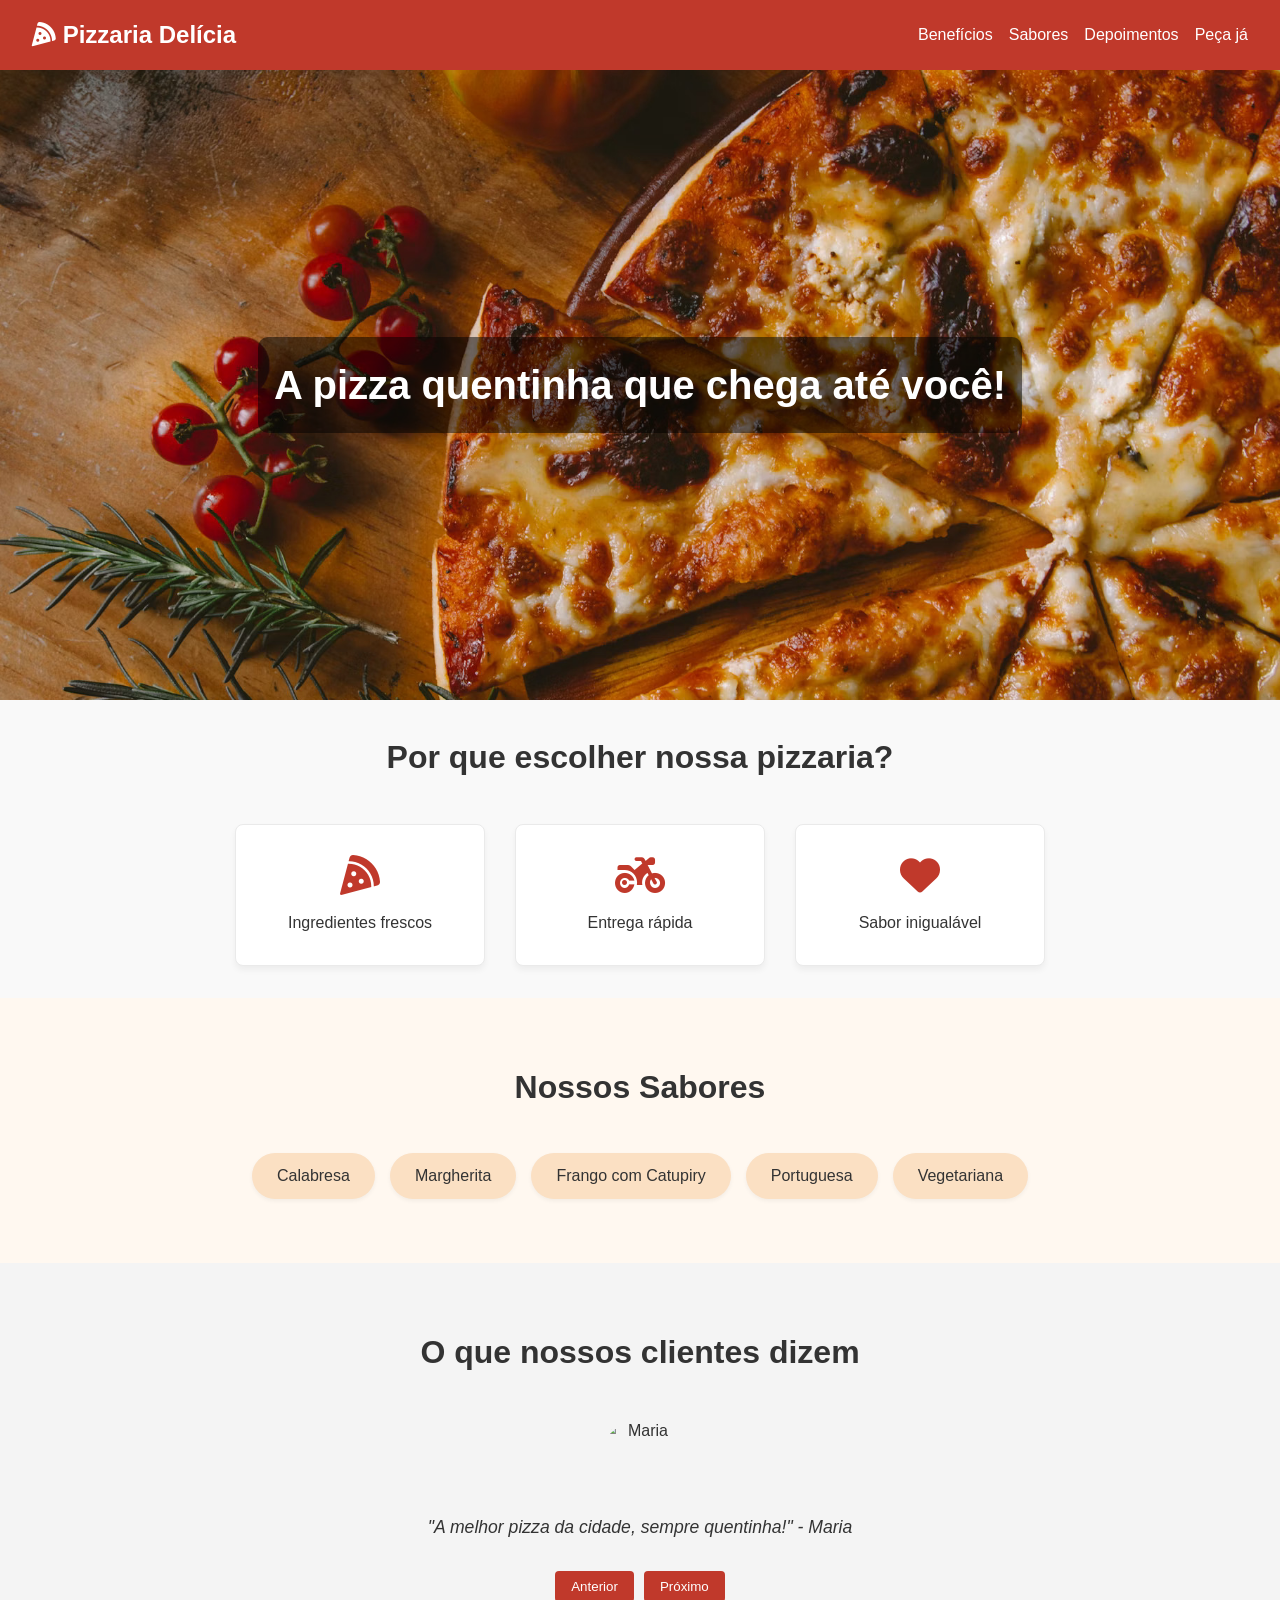
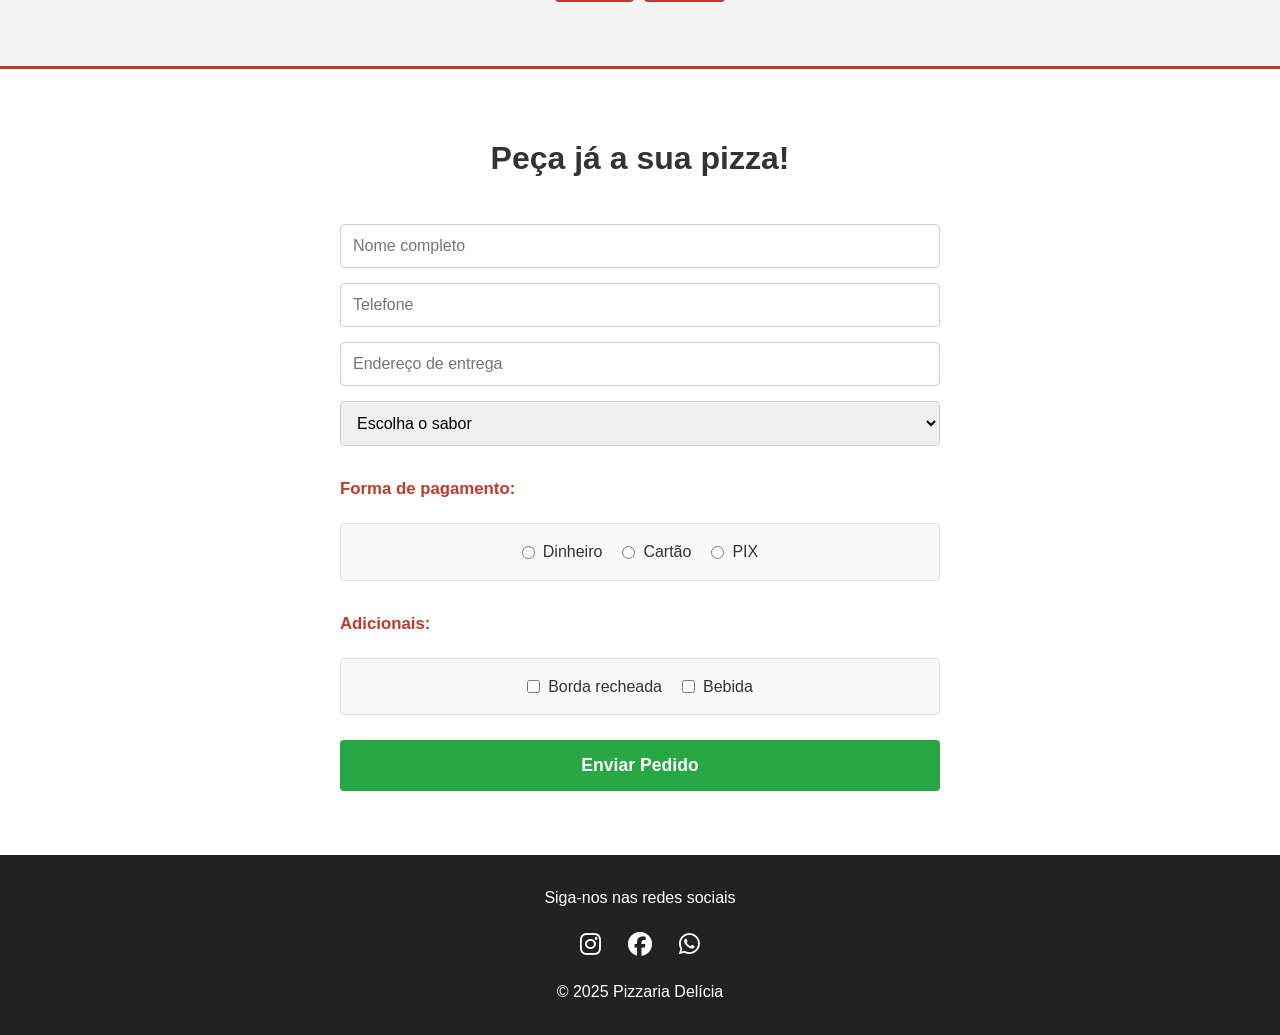
==== index.html @ 8ad32505 "Ajuste pasta" ====
<!DOCTYPE html>
<html lang="pt-BR">
<head>
    <meta charset="UTF-8" />
    <meta name="viewport" content="width=device-width, initial-scale=1.0" />
    <title>Pizzaria Delivery - Sua Pizza Quentinha</title>
    <link rel="stylesheet" href="https://cdnjs.cloudflare.com/ajax/libs/font-awesome/6.4.0/css/all.min.css">
    <link rel="stylesheet" href="css/estilos.css" />
    <script src="js/script.js" defer></script>

    <style>
        
    </style>
</head>
<body>

    <!-- CABEÇALHO -->
    <header>
        <nav>
            <h1><i class="fas fa-pizza-slice"></i> Pizzaria Delícia</h1>
            <div class="botao-menu" onclick="alternarMenu()"><i class="fas fa-bars"></i></div>
            <ul id="menu">
                <li><a href="#beneficios">Benefícios</a></li>
                <li><a href="#sabores">Sabores</a></li>
                <li><a href="#depoimentos">Depoimentos</a></li>
                <li><a href="#contato">Peça já</a></li>
            </ul>
        </nav>
    </header>

    <main>
        <!-- HERO -->
        <section class="heroi">
            <h1>A pizza quentinha que chega até você!</h1>
        </section>

        <!-- INÍCIO DOS BENEFÍCIOS -->
        <section class="beneficios" id="beneficios">
            <h2>Por que escolher nossa pizzaria?</h2>
            <div class="caixas-beneficios">
                <div class="beneficio">
                    <i class="fas fa-pizza-slice"></i>
                    <p>Ingredientes frescos</p>
                </div>
                <div class="beneficio">
                    <i class="fas fa-motorcycle"></i>
                    <p>Entrega rápida</p>
                </div>
                <div class="beneficio">
                    <i class="fas fa-heart"></i>
                    <p>Sabor inigualável</p>
                </div>
            </div>
        </section>
        <!-- FIM DOS BENEFÍCIOS -->

        <!-- INÍCIO DOS SABORES -->
        <section class="sabores" id="sabores">
            <h2>Nossos Sabores</h2>
            <ul>
                <li>Calabresa</li>
                <li>Margherita</li>
                <li>Frango com Catupiry</li>
                <li>Portuguesa</li>
                <li>Vegetariana</li>
            </ul>
        </section>
        <!-- FIM DOS SABORES -->

        <!-- INÍCIO DOS DEPOIMENTOS -->
        <section class="depoimentos" id="depoimentos">
            <h2>O que nossos clientes dizem</h2>
            <div class="container-depoimentos">
                <div class="depoimento ativo">
                    <img src="https://randomuser.me/api/portraits/women/44.jpg" alt="Maria">
                    <p>"A melhor pizza da cidade, sempre quentinha!" - Maria</p>
                </div>
                <div class="depoimento">
                    <img src="https://randomuser.me/api/portraits/men/32.jpg" alt="João">
                    <p>"Entrega super rápida, recomendo demais!" - João</p>
                </div>
                <div class="depoimento">
                    <img src="https://randomuser.me/api/portraits/women/68.jpg" alt="Ana">
                    <p>"Sabor inigualável, virei fã!" - Ana</p>
                </div>
                <div class="botoes-carrossel">
                    <button onclick="anterior()">Anterior</button>
                    <button onclick="proximo()">Próximo</button>
                </div>
            </div>
        </section>
        <!-- FIM DOS DEPOIMENTOS -->

        <!-- INÍCIO DO FORMULÁRIO -->
        <section class="formulario" id="contato">
            <h2>Peça já a sua pizza!</h2>
            <form action="obrigado.html" method="get">
                <input type="text" placeholder="Nome completo" required />
                <input type="tel" placeholder="Telefone" required />
                <input type="text" placeholder="Endereço de entrega" required />
                
                <select required>
                    <option value="">Escolha o sabor</option>
                    <option>Calabresa</option>
                    <option>Margherita</option>
                    <option>Frango com Catupiry</option>
                    <option>Portuguesa</option>
                    <option>Vegetariana</option>
                </select>

                <p>Forma de pagamento:</p>
                <div class="opcoes">
                    <label><input type="radio" name="pagamento" value="Dinheiro" required /> Dinheiro</label>
                    <label><input type="radio" name="pagamento" value="Cartão" /> Cartão</label>
                    <label><input type="radio" name="pagamento" value="PIX" /> PIX</label>
                </div>

                <p>Adicionais:</p>
                <div class="opcoes">
                    <label><input type="checkbox" name="borda" value="Sim" /> Borda recheada</label>
                    <label><input type="checkbox" name="bebida" value="Sim" /> Bebida</label>
                </div>

                <button type="submit">Enviar Pedido</button>
            </form>
        </section>
        <!-- FIM DO FORMULÁRIO -->
    </main>

    <!-- RODAPÉ -->
    <footer>
        <p>Siga-nos nas redes sociais</p>
        <div class="icones-sociais">
            <a href="#"><i class="fab fa-instagram"></i></a>
            <a href="#"><i class="fab fa-facebook"></i></a>
            <a href="#"><i class="fab fa-whatsapp"></i></a>
        </div>
        <p>&copy; 2025 Pizzaria Delícia</p>
    </footer>

</body>
</html>
---- css/estilos.css ----
:root {
    --cor-primaria: #c0392b;
    --cor-botao: #28a745;
    --cor-fundo-bege: #fff8f0;
    --cor-fundo-cinza: #f4f4f4;
    --cor-fundo-claro: #ffffff;
}

/* RESET SIMPLES */
* {
    margin: 0;
    padding: 0;
    box-sizing: border-box;
}

html {
    scroll-behavior: smooth;
}

body {
    font-family: Arial, sans-serif;
    line-height: 1.6;
    color: #333;
}

a {
    text-decoration: none;
    color: inherit;
}

/* CABEÇALHO */
header {
    background: #c0392b;
    color: #fff;
    padding: 1rem 2rem;
    position: relative;
}

nav {
    display: flex;
    justify-content: space-between;
    align-items: center;
}

nav h1 {
    font-size: 1.5rem;
}

nav ul {
    display: flex;
    gap: 1rem;
    list-style: none;
}

nav ul li a {
    color: #fff;
}

.botao-menu {
    display: none;
    font-size: 1.5rem;
    cursor: pointer;
}

/* HERO */
.heroi {
    background: url('../img/pizza.jpeg') no-repeat center center/cover;
    height: 70vh;
    display: flex;
    justify-content: center;
    align-items: center;
    color: white;
    text-align: center;
    background-attachment: fixed;
}

.heroi h1 {
    font-size: 2.5rem;
    background: rgba(0, 0, 0, 0.5);
    padding: 1rem;
    border-radius: 10px;
}

/* SEÇÃO BENEFÍCIOS */
.beneficios {
    padding: 2rem;
    background: #f9f9f9;
    text-align: center;
}

.caixas-beneficios {
    display: flex;
    justify-content: center;
    gap: 30px;
    flex-wrap: wrap;
}

.beneficio {
    background: #fff;
    border: 1px solid #eaeaea;
    border-radius: 8px;
    padding: 30px 20px;
    width: 250px;
    text-align: center;
    box-shadow: 0 4px 6px rgba(0,0,0,0.05);
    transition: transform 0.3s;
}

.beneficio:hover {
    transform: translateY(-5px);
}

.beneficio i {
    font-size: 2.5rem;
    color: var(--cor-primaria);
    margin-bottom: 15px;
}

.beneficio p {
    font-weight: 500;
}

/* TÍTULOS */
section h2 {
    text-align: center;
    margin-bottom: 2.5rem;
    font-size: 2rem;
    color: #333;
}

/* SABORES */
.sabores {
    background-color: var(--cor-fundo-bege);
    padding: 4rem 2rem;
}

.sabores ul {
    display: flex;
    justify-content: center;
    flex-wrap: wrap;
    gap: 15px;
    list-style: none;
}

.sabores li {
    background-color: #fbe0c3;
    color: #333;
    padding: 10px 25px;
    border-radius: 30px;
    font-weight: 500;
    box-shadow: 0 2px 4px rgba(0,0,0,0.05);
}

/* DEPOIMENTOS */
.depoimentos {
    background-color: var(--cor-fundo-cinza);
    text-align: center;
    border-bottom: 3px solid var(--cor-primaria);
    padding: 4rem 2rem;
}

.container-depoimentos {
    max-width: 600px;
    margin: 0 auto;
}

.depoimento {
    display: none;
    flex-direction: column;
    align-items: center;
}

.depoimento.ativo {
    display: flex;
}

.depoimento img {
    width: 80px;
    height: 80px;
    border-radius: 50%;
    object-fit: cover;
    margin-bottom: 15px;
}

.depoimento p {
    font-style: italic;
    margin-bottom: 20px;
    font-size: 1.1rem;
}

.botoes-carrossel {
    display: flex;
    justify-content: center;
    gap: 10px;
    margin-top: 10px;
}

.botoes-carrossel button {
    background-color: var(--cor-primaria);
    color: white;
    border: none;
    padding: 8px 16px;
    border-radius: 4px;
    cursor: pointer;
    font-weight: 500;
}

.botoes-carrossel button:hover {
    background-color: #b92015;
}

/* FORMULÁRIO DE PEDIDO */
.formulario {
    background-color: var(--cor-fundo-claro);
    padding: 4rem 2rem;
}

form {
    max-width: 600px;
    margin: 0 auto;
    display: flex;
    flex-direction: column;
    gap: 15px;
}

input[type="text"],
input[type="tel"],
select {
    width: 100%;
    padding: 12px;
    border: 1px solid #ccc;
    border-radius: 4px;
    font-size: 1rem;
}

form p {
    color: var(--cor-primaria);
    font-weight: bold;
    margin-top: 15px;
    margin-bottom: 5px;
    font-size: 1.05rem;
}

.opcoes {
    background-color: #f9f9f9;
    border: 1px solid #e0e0e0;
    border-radius: 4px;
    padding: 15px;
    display: flex;
    justify-content: center;
    gap: 20px;
    flex-wrap: wrap;
}

.opcoes label {
    display: flex;
    align-items: center;
    gap: 8px;
    cursor: pointer;
}

button[type="submit"] {
    background-color: var(--cor-botao);
    color: white;
    border: none;
    padding: 15px;
    font-size: 1.1rem;
    font-weight: 700;
    border-radius: 4px;
    cursor: pointer;
    margin-top: 10px;
    transition: background-color 0.3s;
}

button[type="submit"]:hover {
    background-color: #218838;
}

/* RODAPÉ */
footer {
    background-color: #222222;
    color: white;
    text-align: center;
    padding: 30px 5%;
    position: relative;
}

.icones-sociais {
    font-size: 1.5rem;
    margin: 15px 0;
}

.icones-sociais a {
    color: white;
    margin: 0 10px;
    text-decoration: none;
}

.icones-sociais a:hover {
    color: var(--cor-primaria);
}

/* RESPONSIVIDADE */
@media (max-width: 768px) {
    nav {
        flex-wrap: wrap;
    }
    
    .botao-menu {
        display: block;
    }

    #menu {
        display: none;
        flex-direction: column;
        width: 100%;
        background-color: var(--cor-primaria);
        padding: 20px 0;
        text-align: center;
        margin-top: 15px;
    }

    #menu.mostrar {
        display: flex;
    }
    
    .heroi h1 {
        font-size: 1.5rem;
        padding: 15px 20px;
    }

    .caixas-beneficios {
        flex-direction: column;
        align-items: center;
    }

    .beneficio {
        width: 100%;
        max-width: 300px;
    }
    
    .opcoes {
        flex-direction: column;
        align-items: flex-start;
    }
}
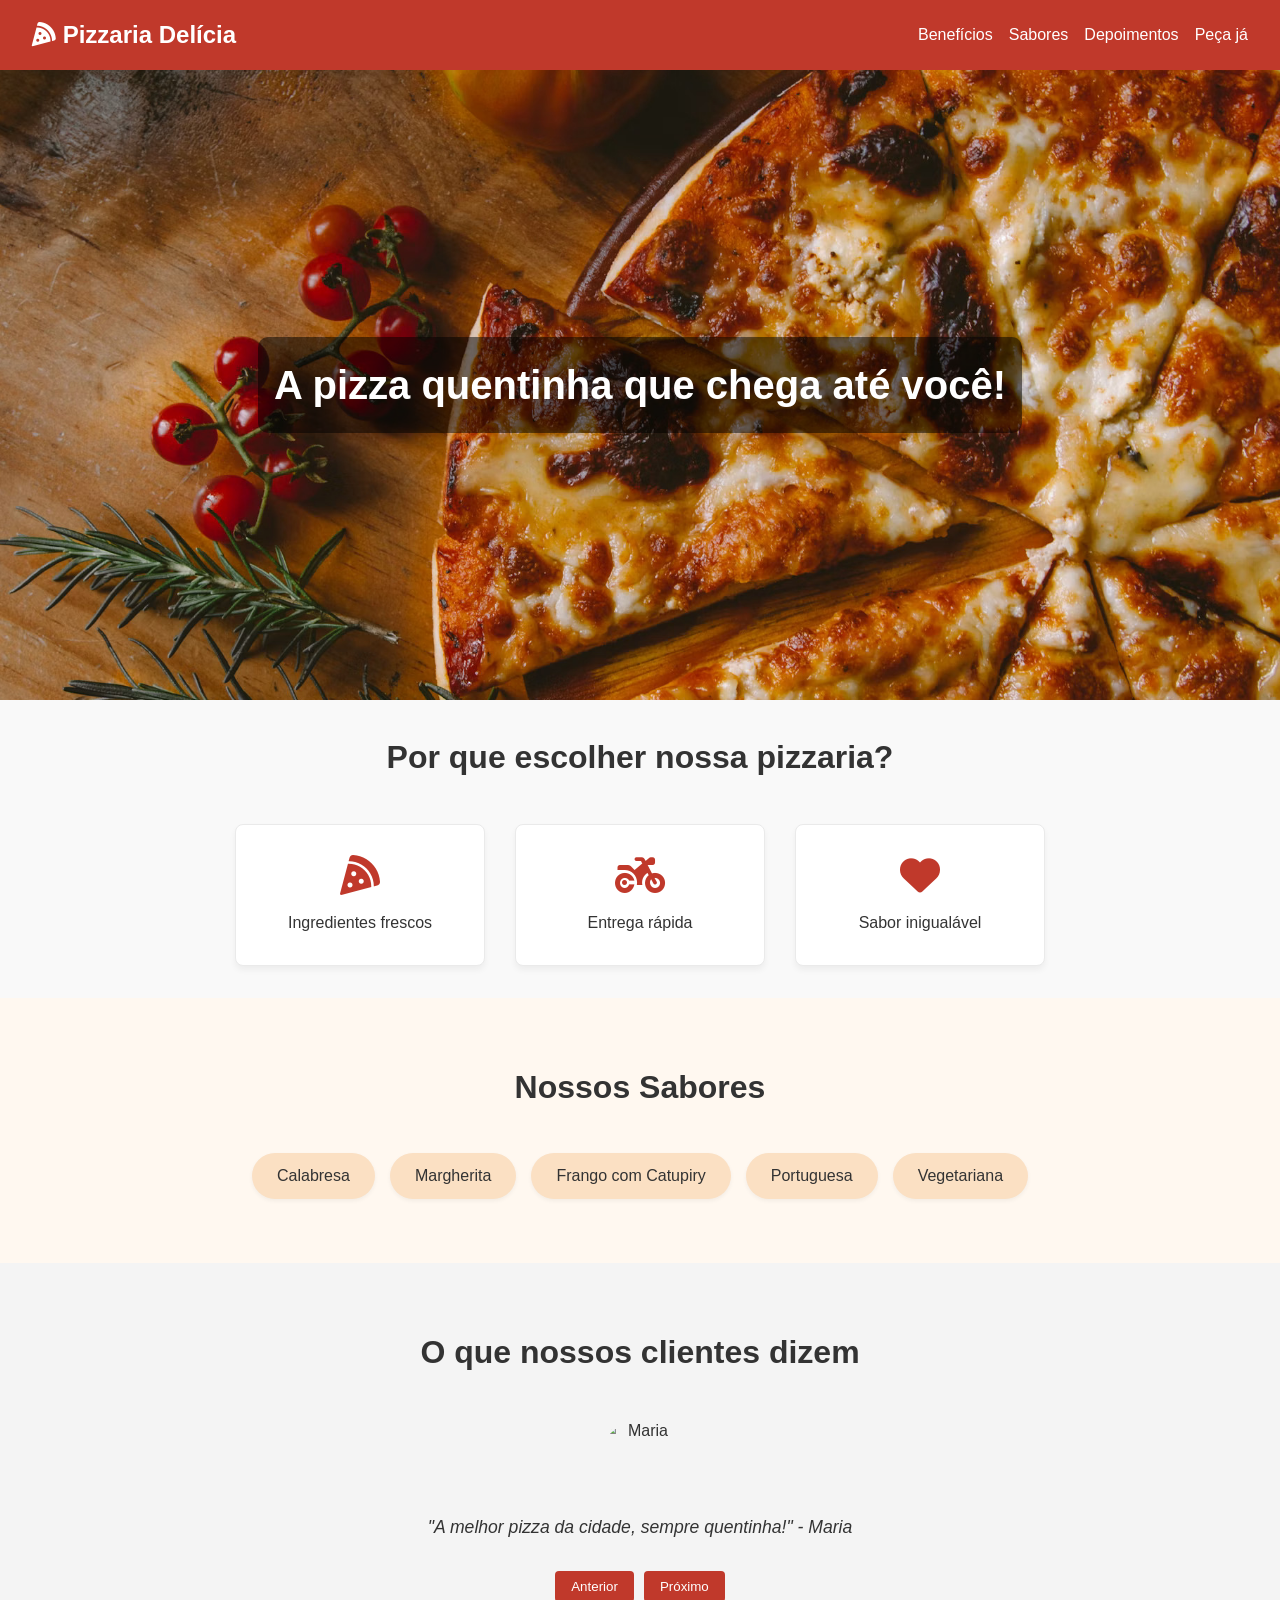
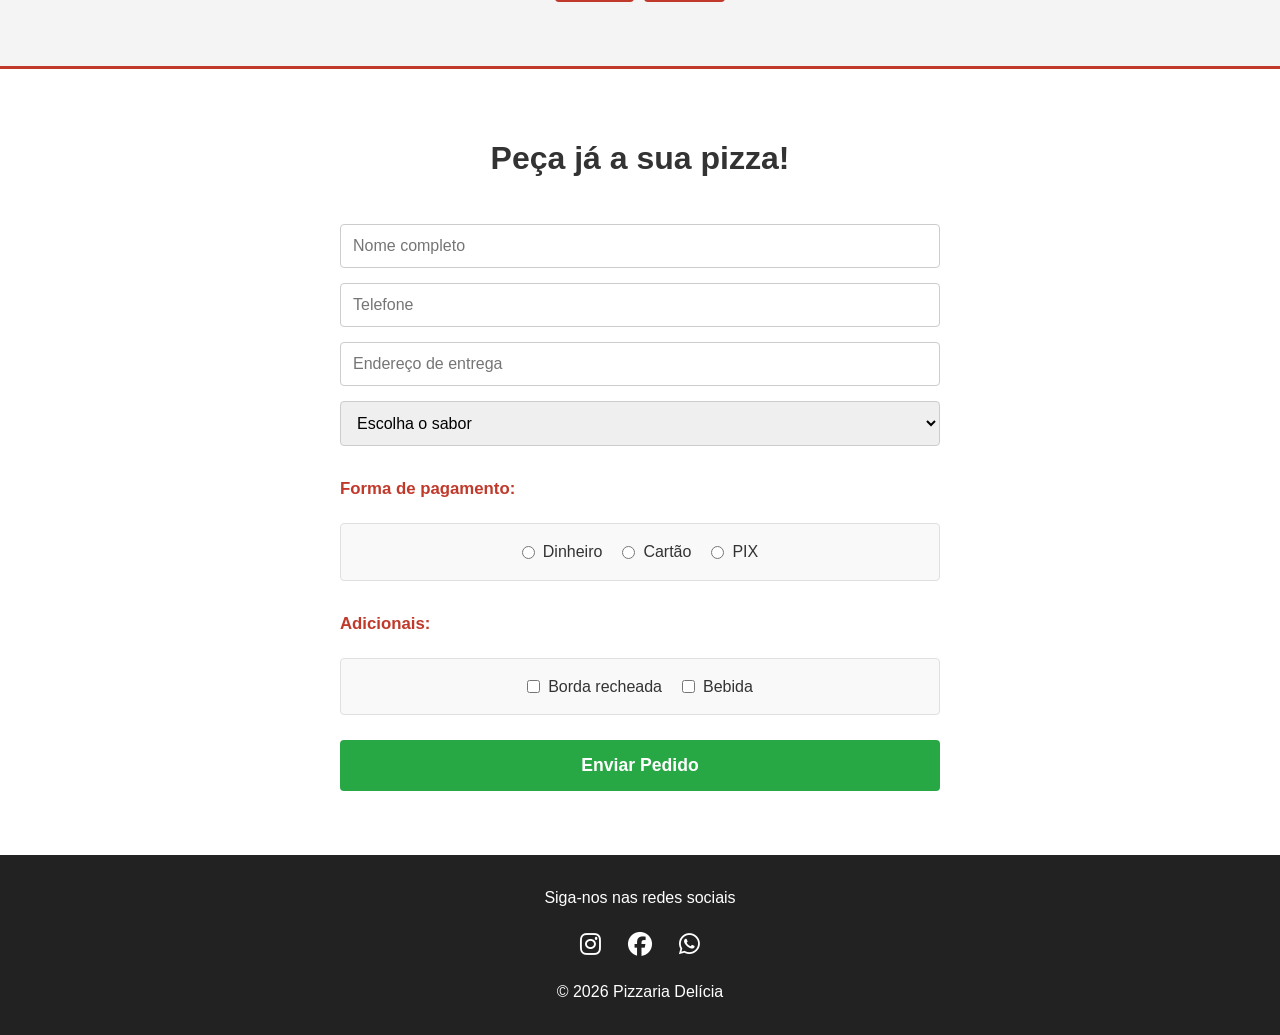
==== commit de780418: "Alteração para exigir número de telefone de 10 a 11 dígitos" ====
--- a/index.html
+++ b/index.html
@@ -6,11 +6,9 @@
     <title>Pizzaria Delivery - Sua Pizza Quentinha</title>
     <link rel="stylesheet" href="https://cdnjs.cloudflare.com/ajax/libs/font-awesome/6.4.0/css/all.min.css">
     <link rel="stylesheet" href="css/estilos.css" />
+    <link rel="icon" type="image/svg+xml" href="img/pizza-slice-solid-full.svg">
     <script src="js/script.js" defer></script>
 
-    <style>
-        
-    </style>
 </head>
 <body>
 
@@ -96,7 +94,7 @@
             <h2>Peça já a sua pizza!</h2>
             <form action="obrigado.html" method="get">
                 <input type="text" placeholder="Nome completo" required />
-                <input type="tel" placeholder="Telefone" required />
+                <input type="tel" placeholder="Telefone" pattern="[0-9]{10,11}"required />
                 <input type="text" placeholder="Endereço de entrega" required />
                 
                 <select required>
@@ -135,7 +133,7 @@
             <a href="#"><i class="fab fa-facebook"></i></a>
             <a href="#"><i class="fab fa-whatsapp"></i></a>
         </div>
-        <p>&copy; 2025 Pizzaria Delícia</p>
+        <p>&copy; 2026 Pizzaria Delícia</p>
     </footer>
 
 </body>
